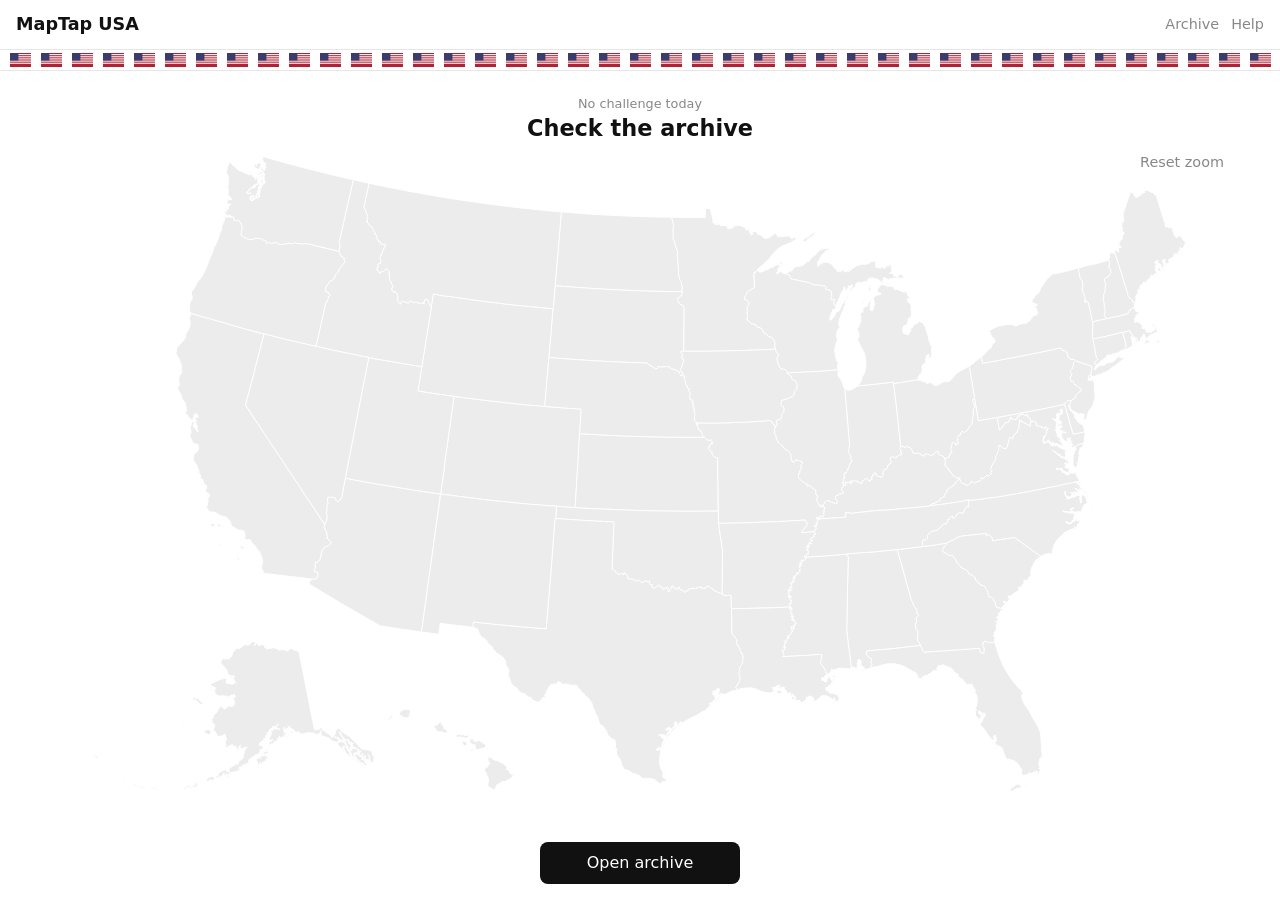
==== index.html @ 865579d1 "Remove emojis from header; crosshair cursor, grabbing only while dragging Co-Authored-By: Claude Opu" ====
<!doctype html>
<html lang="en">
<head>
  <meta charset="utf-8">
  <meta name="viewport" content="width=device-width, initial-scale=1, maximum-scale=1, user-scalable=no">
  <title>MapTap USA</title>
  <meta name="description" content="A daily US geography game. Tap the map where you think 5 places are.">
  <link rel="icon" href="data:image/svg+xml,<svg xmlns='http://www.w3.org/2000/svg' viewBox='0 0 16 16'><circle cx='8' cy='8' r='6' fill='%23111'/></svg>">
  <link rel="stylesheet" href="style.css">
</head>
<body>
  <header>
    <h1>MapTap USA</h1>
    <div class="header-right">
      <span id="date-label"></span>
      <button id="archive-btn" class="link-btn">Archive</button>
      <button id="help-btn" class="link-btn">Help</button>
    </div>
  </header>
  <div id="freedom-strip" aria-hidden="true"></div>

  <main>
    <div id="rounds" aria-label="Rounds"></div>
    <div id="prompt">
      <div id="prompt-label">Tap the map</div>
      <div id="prompt-name">Loading…</div>
    </div>
    <div id="map-wrap">
      <svg id="map"></svg>
      <button id="reset-zoom" class="link-btn">Reset zoom</button>
    </div>
    <div id="panel">
      <div id="result"></div>
      <button id="action-btn" style="visibility:hidden">Next</button>
    </div>
  </main>

  <dialog id="summary">
    <h2>Today's score</h2>
    <div id="final-score"></div>
    <div id="stats"></div>
    <button id="share-btn">Share</button>
    <div id="countdown"></div>
    <form method="dialog"><button class="secondary">View map</button></form>
  </dialog>

  <dialog id="help">
    <h2>How to play</h2>
    <p>Every day you get <b>5 American places</b>. Tap where you think each one is.</p>
    <p>Closer guesses score more (up to 100 per round). Later rounds are worth more:
      <b>×1, ×1, ×2, ×3, ×3</b> — 1,000 points max.</p>
    <p>Drag to move the map, pinch or scroll to zoom. Alaska and Hawaii are in the insets at bottom left.</p>
    <p>A new challenge unlocks at midnight your local time.</p>
    <form method="dialog"><button>Got it</button></form>
  </dialog>

  <dialog id="archive">
    <h2>Archive</h2>
    <ul id="archive-list"></ul>
    <form method="dialog"><button class="secondary">Close</button></form>
  </dialog>

  <div id="toast" role="status"></div>

  <script src="vendor/d3.min.js"></script>
  <script src="vendor/topojson-client.min.js"></script>
  <script src="challenges.js"></script>
  <script src="app.js"></script>
</body>
</html>
---- style.css ----
:root {
  --bg: #ffffff;
  --text: #111111;
  --muted: #888888;
  --line: #e6e6e6;
  --land: #ececec;
  --accent: #2563eb;
  --answer: #111111;
}
@media (prefers-color-scheme: dark) {
  :root {
    --bg: #111111;
    --text: #eeeeee;
    --muted: #888888;
    --line: #2a2a2a;
    --land: #262626;
    --accent: #60a5fa;
    --answer: #eeeeee;
  }
}

* { box-sizing: border-box; }
html, body { margin: 0; height: 100%; }
body {
  background: var(--bg);
  color: var(--text);
  font: 16px/1.4 system-ui, -apple-system, "Segoe UI", Roboto, sans-serif;
  display: flex;
  flex-direction: column;
  -webkit-tap-highlight-color: transparent;
}

header {
  display: flex;
  align-items: center;
  justify-content: space-between;
  padding: 12px 16px;
}
/* Flag border under the header. */
#freedom-strip {
  display: flex;
  align-items: center;
  gap: 10px;
  height: 22px;
  padding: 0 10px;
  overflow: hidden;
  white-space: nowrap;
  border-top: 1px solid var(--line);
  border-bottom: 1px solid var(--line);
  user-select: none;
}
#freedom-strip svg { flex: none; width: 21px; height: 14px; }
h1 { margin: 0; font-size: 1.1rem; font-weight: 600; }
.header-right { display: flex; align-items: center; gap: 12px; }
#date-label { color: var(--muted); font-size: .9rem; }

.link-btn {
  background: none;
  border: 0;
  padding: 0;
  min-width: 0;
  color: var(--muted);
  font: inherit;
  font-size: .9rem;
  cursor: pointer;
}
.link-btn:hover { color: var(--text); }

main {
  flex: 1;
  display: flex;
  flex-direction: column;
  width: 100%;
  max-width: 1200px;
  margin: 0 auto;
  padding: 16px;
  min-height: 0;
}

#rounds { display: flex; gap: 6px; justify-content: center; margin-bottom: 8px; }
.round-dot {
  min-width: 40px;
  padding: 2px 6px;
  border: 1px solid var(--line);
  border-radius: 6px;
  font-size: .8rem;
  text-align: center;
  color: var(--muted);
  font-variant-numeric: tabular-nums;
}
.round-dot.current { border-color: var(--text); color: var(--text); }
.round-dot.done { color: var(--text); }

#prompt { text-align: center; margin-bottom: 8px; }
#prompt-label { color: var(--muted); font-size: .8rem; }
#prompt-name { font-size: 1.4rem; font-weight: 600; }

#map-wrap { position: relative; flex: 1; min-height: 240px; }
#map { position: absolute; inset: 0; width: 100%; height: 100%; display: block; cursor: crosshair; touch-action: none; }
#map.dragging { cursor: grabbing; }
#reset-zoom { position: absolute; top: 0; right: 0; }

.state { fill: var(--land); stroke: var(--bg); stroke-width: 1; stroke-linejoin: round; vector-effect: non-scaling-stroke; }
.guess-pin { fill: var(--accent); stroke: var(--bg); }
.answer-pin { fill: var(--answer); stroke: var(--bg); }
.link-line { stroke: var(--muted); fill: none; }
.answer-label {
  fill: var(--text);
  font-weight: 600;
  paint-order: stroke;
  stroke: var(--bg);
  stroke-linejoin: round;
  pointer-events: none;
}

#panel { display: flex; flex-direction: column; align-items: center; gap: 10px; margin-top: 12px; }
#result { min-height: 1.4em; text-align: center; color: var(--muted); }
#result b { color: var(--text); font-weight: 600; font-variant-numeric: tabular-nums; }

button {
  font: inherit;
  border: 0;
  border-radius: 8px;
  padding: 10px 24px;
  background: var(--text);
  color: var(--bg);
  cursor: pointer;
  min-width: 200px;
}
button:disabled { opacity: .3; cursor: default; }
button.secondary { background: none; color: var(--muted); }

dialog {
  border: 1px solid var(--line);
  border-radius: 12px;
  background: var(--bg);
  color: var(--text);
  width: min(400px, calc(100vw - 32px));
  padding: 24px;
  text-align: center;
}
dialog::backdrop { background: rgba(0, 0, 0, .3); }
dialog h2 { margin: 0 0 12px; font-size: 1.1rem; font-weight: 600; }
dialog p { text-align: left; color: var(--muted); }
dialog p b { color: var(--text); font-weight: 600; }
dialog form { margin-top: 8px; }
#final-score { margin-bottom: 16px; font-size: 2.5rem; font-weight: 600; font-variant-numeric: tabular-nums; }
#stats { display: flex; justify-content: space-around; margin-bottom: 16px; }
#stats div { display: flex; flex-direction: column; font-size: .75rem; color: var(--muted); }
#stats b { font-size: 1.1rem; font-weight: 600; color: var(--text); }
#countdown { margin-top: 12px; color: var(--muted); font-size: .85rem; }

#archive-list { list-style: none; padding: 0; margin: 0; max-height: 55vh; overflow-y: auto; text-align: left; }
#archive-list a {
  display: flex; justify-content: space-between;
  padding: 8px 0;
  color: var(--text);
  text-decoration: none;
  border-bottom: 1px solid var(--line);
}
#archive-list .score { color: var(--muted); font-variant-numeric: tabular-nums; }

#toast {
  position: fixed; left: 50%; bottom: 24px;
  transform: translateX(-50%);
  background: var(--text); color: var(--bg);
  padding: 6px 14px; border-radius: 8px; font-size: .9rem;
  opacity: 0; transition: opacity .2s; pointer-events: none;
}
#toast.show { opacity: 1; }

@media (max-width: 520px) {
  #date-label { display: none; }
  main { padding: 16px 0; }
  #rounds, #prompt, #panel { padding: 0 16px; }
}
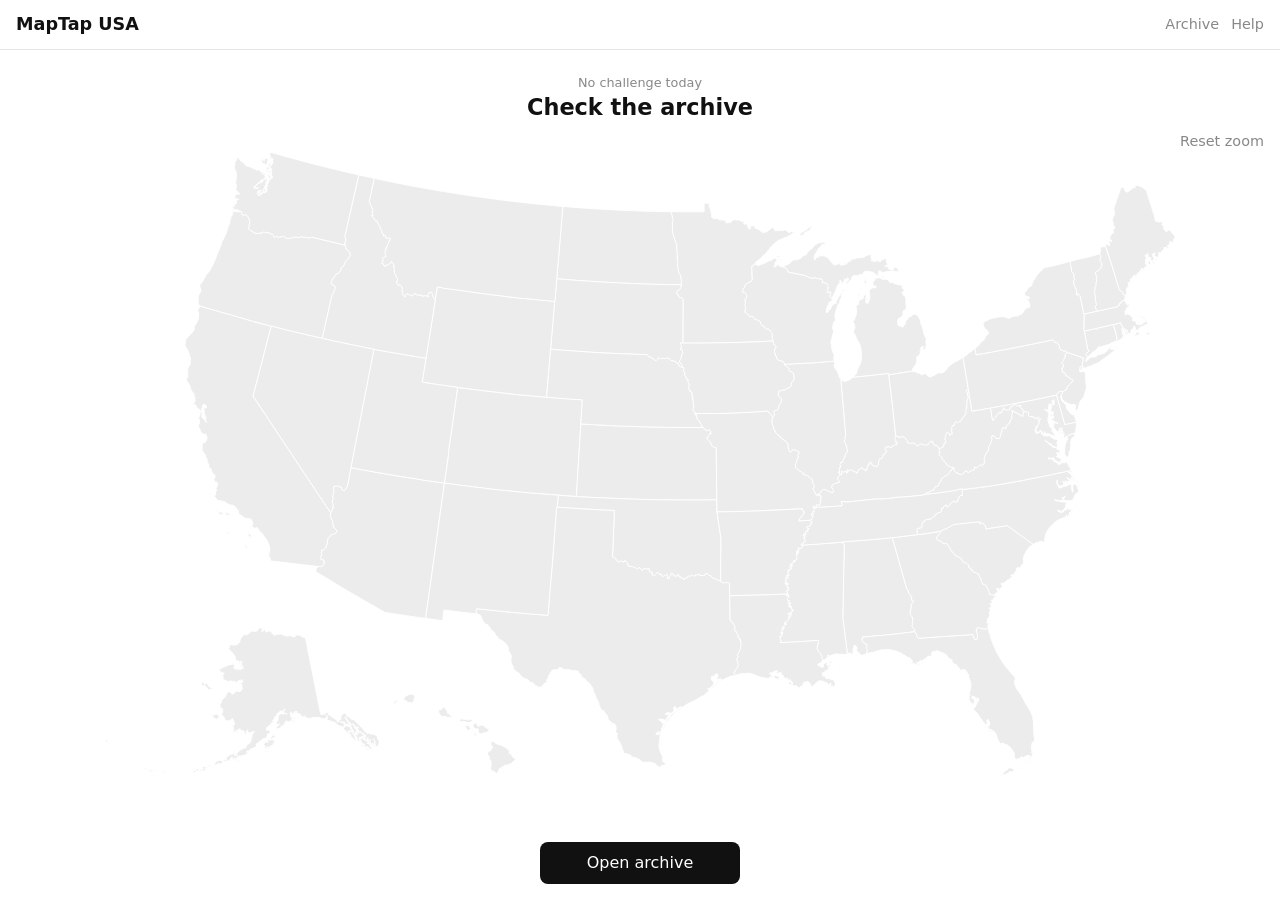
==== commit ab15693b: "Remove flag strip Co-Authored-By: Claude Opus 5.5 <noreply@anthropic.com> Claude-Session: https://cl" ====
--- a/index.html
+++ b/index.html
@@ -17,7 +17,6 @@
       <button id="help-btn" class="link-btn">Help</button>
     </div>
   </header>
-  <div id="freedom-strip" aria-hidden="true"></div>
 
   <main>
     <div id="rounds" aria-label="Rounds"></div>
--- a/style.css
+++ b/style.css
@@ -35,21 +35,8 @@
   align-items: center;
   justify-content: space-between;
   padding: 12px 16px;
+  border-bottom: 1px solid var(--line);
 }
-/* Flag border under the header. */
-#freedom-strip {
-  display: flex;
-  align-items: center;
-  gap: 10px;
-  height: 22px;
-  padding: 0 10px;
-  overflow: hidden;
-  white-space: nowrap;
-  border-top: 1px solid var(--line);
-  border-bottom: 1px solid var(--line);
-  user-select: none;
-}
-#freedom-strip svg { flex: none; width: 21px; height: 14px; }
 h1 { margin: 0; font-size: 1.1rem; font-weight: 600; }
 .header-right { display: flex; align-items: center; gap: 12px; }
 #date-label { color: var(--muted); font-size: .9rem; }
@@ -71,9 +58,7 @@
   display: flex;
   flex-direction: column;
   width: 100%;
-  max-width: 1200px;
-  margin: 0 auto;
-  padding: 16px;
+  padding: 16px 0 16px;
   min-height: 0;
 }
 
@@ -95,15 +80,16 @@
 #prompt-label { color: var(--muted); font-size: .8rem; }
 #prompt-name { font-size: 1.4rem; font-weight: 600; }
 
-#map-wrap { position: relative; flex: 1; min-height: 240px; }
+#map-wrap { position: relative; flex: 1; min-height: 240px; overflow: hidden; }
 #map { position: absolute; inset: 0; width: 100%; height: 100%; display: block; cursor: crosshair; touch-action: none; }
 #map.dragging { cursor: grabbing; }
-#reset-zoom { position: absolute; top: 0; right: 0; }
+#reset-zoom { position: absolute; top: 0; right: 16px; }
 
 .state { fill: var(--land); stroke: var(--bg); stroke-width: 1; stroke-linejoin: round; vector-effect: non-scaling-stroke; }
 .guess-pin { fill: var(--accent); stroke: var(--bg); }
 .answer-pin { fill: var(--answer); stroke: var(--bg); }
 .link-line { stroke: var(--muted); fill: none; }
+.ripple { fill: none; stroke: var(--accent); pointer-events: none; }
 .answer-label {
   fill: var(--text);
   font-weight: 600;
@@ -169,8 +155,10 @@
 }
 #toast.show { opacity: 1; }
 
-@media (max-width: 520px) {
+@media (max-width: 600px) {
   #date-label { display: none; }
-  main { padding: 16px 0; }
+  /* Phones: map sized to the US's shape, everything centered vertically. */
+  main { justify-content: center; }
+  #map-wrap { flex: none; aspect-ratio: 1020 / 600; min-height: 0; }
   #rounds, #prompt, #panel { padding: 0 16px; }
 }
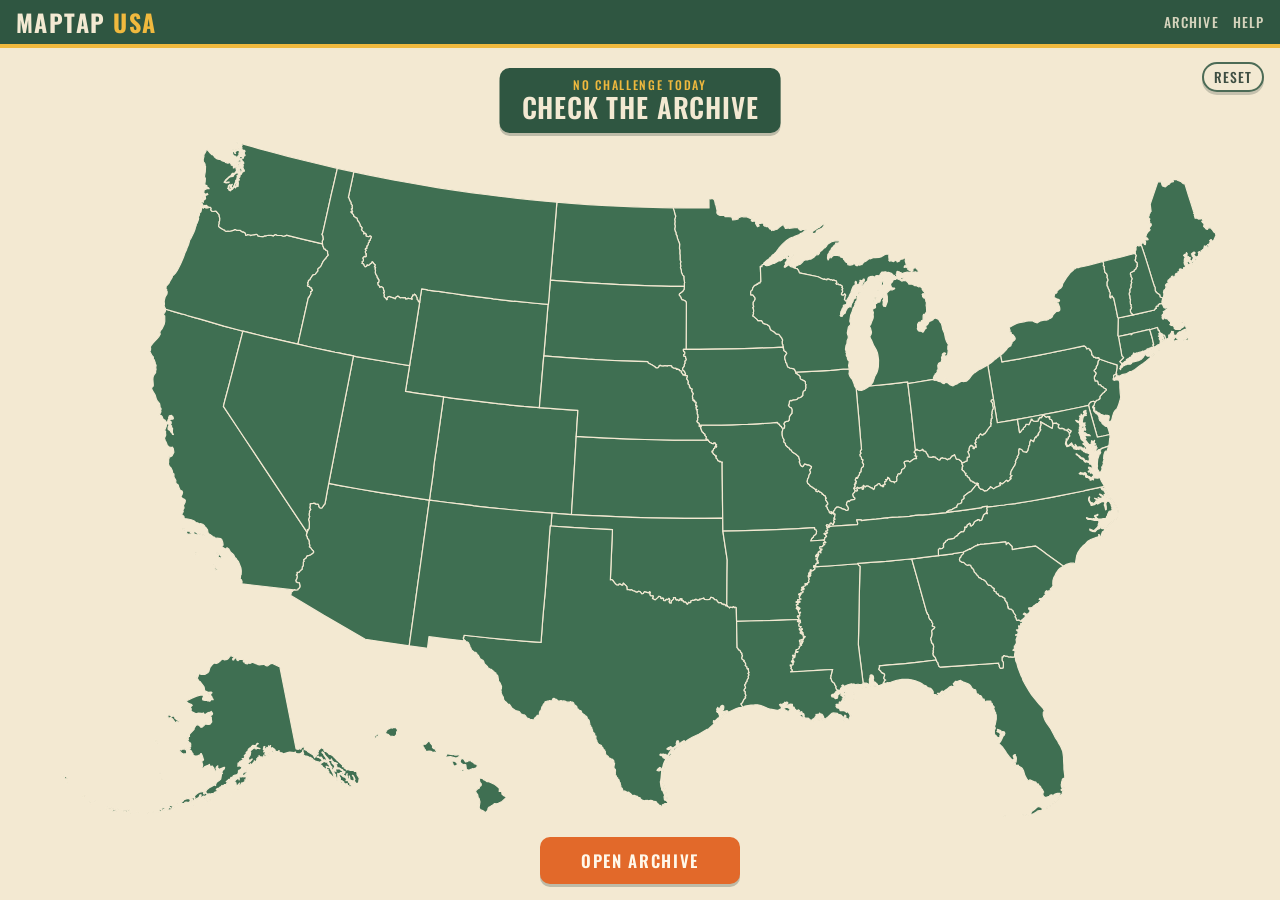
==== commit 76f962ec: "National Park poster design; full-screen map with floating UI - Map fills everything below the heade" ====
--- a/index.html
+++ b/index.html
@@ -5,12 +5,15 @@
   <meta name="viewport" content="width=device-width, initial-scale=1, maximum-scale=1, user-scalable=no">
   <title>MapTap USA</title>
   <meta name="description" content="A daily US geography game. Tap the map where you think 5 places are.">
-  <link rel="icon" href="data:image/svg+xml,<svg xmlns='http://www.w3.org/2000/svg' viewBox='0 0 16 16'><circle cx='8' cy='8' r='6' fill='%23111'/></svg>">
+  <link rel="icon" href="data:image/svg+xml,<svg xmlns='http://www.w3.org/2000/svg' viewBox='0 0 16 16'><circle cx='8' cy='8' r='6' fill='%23e8702a'/></svg>">
+  <link rel="preconnect" href="https://fonts.googleapis.com">
+  <link rel="preconnect" href="https://fonts.gstatic.com" crossorigin>
+  <link rel="stylesheet" href="https://fonts.googleapis.com/css2?family=Oswald:wght@500;600;700&family=Work+Sans:wght@400;500;600&display=swap">
   <link rel="stylesheet" href="style.css">
 </head>
 <body>
   <header>
-    <h1>MapTap USA</h1>
+    <h1>MapTap <span>USA</span></h1>
     <div class="header-right">
       <span id="date-label"></span>
       <button id="archive-btn" class="link-btn">Archive</button>
@@ -18,16 +21,16 @@
     </div>
   </header>
 
-  <main>
-    <div id="rounds" aria-label="Rounds"></div>
-    <div id="prompt">
-      <div id="prompt-label">Tap the map</div>
-      <div id="prompt-name">Loading…</div>
+  <main id="stage">
+    <svg id="map" viewBox="-60 -70 1020 750" preserveAspectRatio="xMidYMid meet"></svg>
+    <div id="top">
+      <div id="rounds" aria-label="Rounds"></div>
+      <div id="prompt">
+        <div id="prompt-label">Tap the map</div>
+        <div id="prompt-name">Loading…</div>
+      </div>
     </div>
-    <div id="map-wrap">
-      <svg id="map"></svg>
-      <button id="reset-zoom" class="link-btn">Reset zoom</button>
-    </div>
+    <button id="reset-zoom" class="link-btn" title="Reset zoom" aria-label="Reset zoom">Reset</button>
     <div id="panel">
       <div id="result"></div>
       <button id="action-btn" style="visibility:hidden">Next</button>
--- a/style.css
+++ b/style.css
@@ -1,155 +1,246 @@
+/* National Park poster palette */
 :root {
-  --bg: #ffffff;
-  --text: #111111;
-  --muted: #888888;
-  --line: #e6e6e6;
-  --land: #ececec;
-  --accent: #2563eb;
-  --answer: #111111;
+  --paper: #f3e9d2;
+  --paper-2: #eadcbd;
+  --ink: #1f3329;
+  --muted: #6b705c;
+  --forest: #2f5641;
+  --land: #3f6f52;
+  --land-line: #f3e9d2;
+  --orange: #e2692a;
+  --gold: #f0b93e;
+  --rust: #b8452a;
+  --guess: #e2692a;
+  --answer: #f0b93e;
+  --shadow: 0 3px 0 rgba(31, 51, 41, .25);
+  --display: "Oswald", "Arial Narrow", sans-serif;
+  --body: "Work Sans", system-ui, -apple-system, sans-serif;
 }
 @media (prefers-color-scheme: dark) {
   :root {
-    --bg: #111111;
-    --text: #eeeeee;
-    --muted: #888888;
-    --line: #2a2a2a;
-    --land: #262626;
-    --accent: #60a5fa;
-    --answer: #eeeeee;
+    --paper: #17241d;
+    --paper-2: #203128;
+    --ink: #f3e9d2;
+    --muted: #a9ad97;
+    --forest: #0f1a14;
+    --land: #3a664c;
+    --land-line: #17241d;
+    --shadow: 0 3px 0 rgba(0, 0, 0, .4);
   }
 }
 
 * { box-sizing: border-box; }
 html, body { margin: 0; height: 100%; }
 body {
-  background: var(--bg);
-  color: var(--text);
-  font: 16px/1.4 system-ui, -apple-system, "Segoe UI", Roboto, sans-serif;
+  background: var(--paper);
+  color: var(--ink);
+  font: 16px/1.4 var(--body);
   display: flex;
   flex-direction: column;
+  height: 100dvh;
+  overflow: hidden;
   -webkit-tap-highlight-color: transparent;
 }
 
+/* Header: solid forest band with a gold rule, like a park poster's title block */
 header {
   display: flex;
   align-items: center;
   justify-content: space-between;
-  padding: 12px 16px;
-  border-bottom: 1px solid var(--line);
-}
-h1 { margin: 0; font-size: 1.1rem; font-weight: 600; }
-.header-right { display: flex; align-items: center; gap: 12px; }
-#date-label { color: var(--muted); font-size: .9rem; }
+  padding: 10px 16px;
+  background: var(--forest);
+  color: #f3e9d2;
+  border-bottom: 4px solid var(--gold);
+  z-index: 2;
+}
+h1 {
+  margin: 0;
+  font: 700 1.5rem/1 var(--display);
+  text-transform: uppercase;
+  letter-spacing: .06em;
+}
+h1 span { color: var(--gold); }
+.header-right { display: flex; align-items: center; gap: 14px; }
+#date-label { font: 500 .85rem var(--display); letter-spacing: .08em; text-transform: uppercase; opacity: .75; }
 
 .link-btn {
   background: none;
   border: 0;
   padding: 0;
   min-width: 0;
-  color: var(--muted);
-  font: inherit;
-  font-size: .9rem;
+  color: inherit;
+  font: 500 .85rem var(--display);
+  letter-spacing: .08em;
+  text-transform: uppercase;
   cursor: pointer;
-}
-.link-btn:hover { color: var(--text); }
-
-main {
-  flex: 1;
-  display: flex;
-  flex-direction: column;
-  width: 100%;
-  padding: 16px 0 16px;
-  min-height: 0;
-}
-
-#rounds { display: flex; gap: 6px; justify-content: center; margin-bottom: 8px; }
+  opacity: .85;
+  box-shadow: none;
+  border-radius: 0;
+}
+.link-btn:hover { opacity: 1; }
+
+/* Stage: the map fills everything below the header; UI floats on top */
+#stage { position: relative; flex: 1; min-height: 0; overflow: hidden; }
+#map {
+  position: absolute; inset: 0;
+  width: 100%; height: 100%;
+  display: block;
+  overflow: visible;
+  cursor: crosshair;
+  touch-action: none;
+}
+#map.dragging { cursor: grabbing; }
+
+#top {
+  position: absolute; top: 12px; left: 50%;
+  transform: translateX(-50%);
+  display: flex; flex-direction: column; align-items: center; gap: 8px;
+  pointer-events: none;
+  width: max-content; max-width: calc(100% - 32px);
+}
+#rounds { display: flex; gap: 6px; }
 .round-dot {
   min-width: 40px;
-  padding: 2px 6px;
-  border: 1px solid var(--line);
-  border-radius: 6px;
-  font-size: .8rem;
+  padding: 2px 8px;
+  border-radius: 999px;
+  border: 2px solid var(--forest);
+  background: var(--paper);
+  color: var(--forest);
+  font: 600 .8rem var(--display);
   text-align: center;
+  font-variant-numeric: tabular-nums;
+}
+@media (prefers-color-scheme: dark) { .round-dot { border-color: var(--ink); color: var(--ink); } }
+.round-dot.current { background: var(--forest); color: #f3e9d2; border-color: var(--forest); }
+.round-dot.good { background: var(--land); border-color: var(--land); color: #f3e9d2; }
+.round-dot.ok { background: var(--gold); border-color: var(--gold); color: #1f3329; }
+.round-dot.bad { background: var(--rust); border-color: var(--rust); color: #f3e9d2; }
+
+#prompt {
+  text-align: center;
+  background: var(--forest);
+  color: #f3e9d2;
+  padding: 8px 22px 10px;
+  border-radius: 10px;
+  box-shadow: var(--shadow);
+}
+#prompt-label { font: 500 .75rem var(--display); letter-spacing: .14em; text-transform: uppercase; color: var(--gold); }
+#prompt-name { font: 600 1.7rem/1.1 var(--display); text-transform: uppercase; letter-spacing: .03em; }
+
+#reset-zoom {
+  position: absolute; top: 14px; right: 16px;
+  box-shadow: var(--shadow);
+  color: var(--ink);
+  background: var(--paper);
+  border: 2px solid var(--forest);
+  border-radius: 999px;
+  padding: 3px 10px;
+}
+@media (prefers-color-scheme: dark) { #reset-zoom { border-color: var(--ink); } }
+
+#panel {
+  position: absolute; left: 50%; bottom: max(16px, env(safe-area-inset-bottom));
+  transform: translateX(-50%);
+  display: flex; flex-direction: column; align-items: center; gap: 8px;
+  pointer-events: none;
+  width: max-content; max-width: calc(100% - 32px);
+}
+#panel > * { pointer-events: auto; }
+#result:empty { display: none; }
+#result {
+  background: var(--paper);
+  border: 2px solid var(--forest);
+  border-radius: 999px;
+  padding: 4px 14px;
+  font: 500 1rem var(--display);
+  letter-spacing: .04em;
+  text-transform: uppercase;
   color: var(--muted);
-  font-variant-numeric: tabular-nums;
-}
-.round-dot.current { border-color: var(--text); color: var(--text); }
-.round-dot.done { color: var(--text); }
-
-#prompt { text-align: center; margin-bottom: 8px; }
-#prompt-label { color: var(--muted); font-size: .8rem; }
-#prompt-name { font-size: 1.4rem; font-weight: 600; }
-
-#map-wrap { position: relative; flex: 1; min-height: 240px; overflow: hidden; }
-#map { position: absolute; inset: 0; width: 100%; height: 100%; display: block; cursor: crosshair; touch-action: none; }
-#map.dragging { cursor: grabbing; }
-#reset-zoom { position: absolute; top: 0; right: 16px; }
-
-.state { fill: var(--land); stroke: var(--bg); stroke-width: 1; stroke-linejoin: round; vector-effect: non-scaling-stroke; }
-.guess-pin { fill: var(--accent); stroke: var(--bg); }
-.answer-pin { fill: var(--answer); stroke: var(--bg); }
-.link-line { stroke: var(--muted); fill: none; }
-.ripple { fill: none; stroke: var(--accent); pointer-events: none; }
+}
+@media (prefers-color-scheme: dark) { #result { border-color: var(--ink); } }
+#result b { color: var(--ink); font-weight: 700; font-variant-numeric: tabular-nums; }
+
+/* Map */
+.state { fill: var(--land); stroke: var(--land-line); stroke-width: 1.2; stroke-linejoin: round; vector-effect: non-scaling-stroke; }
+.guess-pin { fill: var(--guess); stroke: #f3e9d2; }
+.answer-pin { fill: var(--answer); stroke: #1f3329; }
+.link-line { stroke: var(--orange); fill: none; }
+.ripple { fill: none; stroke: var(--orange); pointer-events: none; }
 .answer-label {
-  fill: var(--text);
+  fill: #1f3329;
+  font-family: var(--display);
   font-weight: 600;
+  text-transform: uppercase;
+  letter-spacing: .04em;
   paint-order: stroke;
-  stroke: var(--bg);
+  stroke: #f3e9d2;
   stroke-linejoin: round;
   pointer-events: none;
 }
 
-#panel { display: flex; flex-direction: column; align-items: center; gap: 10px; margin-top: 12px; }
-#result { min-height: 1.4em; text-align: center; color: var(--muted); }
-#result b { color: var(--text); font-weight: 600; font-variant-numeric: tabular-nums; }
-
+/* Buttons */
 button {
-  font: inherit;
+  font: 600 1.05rem var(--display);
+  letter-spacing: .1em;
+  text-transform: uppercase;
   border: 0;
-  border-radius: 8px;
-  padding: 10px 24px;
-  background: var(--text);
-  color: var(--bg);
+  border-radius: 10px;
+  padding: 11px 28px;
+  background: var(--orange);
+  color: #fff8ea;
   cursor: pointer;
   min-width: 200px;
-}
-button:disabled { opacity: .3; cursor: default; }
-button.secondary { background: none; color: var(--muted); }
-
+  box-shadow: var(--shadow);
+}
+button:active { transform: translateY(2px); box-shadow: none; }
+button.secondary { background: none; color: var(--muted); box-shadow: none; }
+
+/* Dialogs */
 dialog {
-  border: 1px solid var(--line);
-  border-radius: 12px;
-  background: var(--bg);
-  color: var(--text);
+  border: 3px solid var(--forest);
+  border-radius: 14px;
+  background: var(--paper);
+  color: var(--ink);
   width: min(400px, calc(100vw - 32px));
-  padding: 24px;
+  padding: 0 0 20px;
   text-align: center;
-}
-dialog::backdrop { background: rgba(0, 0, 0, .3); }
-dialog h2 { margin: 0 0 12px; font-size: 1.1rem; font-weight: 600; }
-dialog p { text-align: left; color: var(--muted); }
-dialog p b { color: var(--text); font-weight: 600; }
+  overflow: hidden;
+}
+@media (prefers-color-scheme: dark) { dialog { border-color: var(--gold); } }
+dialog::backdrop { background: rgba(15, 26, 20, .55); }
+dialog h2 {
+  margin: 0 0 16px;
+  padding: 12px;
+  background: var(--forest);
+  color: #f3e9d2;
+  border-bottom: 4px solid var(--gold);
+  font: 700 1.3rem var(--display);
+  text-transform: uppercase;
+  letter-spacing: .08em;
+}
+dialog > :not(h2) { margin-left: 20px; margin-right: 20px; }
+dialog p { text-align: left; }
 dialog form { margin-top: 8px; }
-#final-score { margin-bottom: 16px; font-size: 2.5rem; font-weight: 600; font-variant-numeric: tabular-nums; }
-#stats { display: flex; justify-content: space-around; margin-bottom: 16px; }
-#stats div { display: flex; flex-direction: column; font-size: .75rem; color: var(--muted); }
-#stats b { font-size: 1.1rem; font-weight: 600; color: var(--text); }
+#final-score { font: 700 3.5rem/1 var(--display); color: var(--orange); margin-bottom: 16px; font-variant-numeric: tabular-nums; }
+#stats { display: flex; justify-content: space-around; margin-bottom: 18px; }
+#stats div { display: flex; flex-direction: column; font: 500 .75rem var(--display); letter-spacing: .1em; text-transform: uppercase; color: var(--muted); }
+#stats b { font: 600 1.4rem var(--display); color: var(--ink); }
 #countdown { margin-top: 12px; color: var(--muted); font-size: .85rem; }
 
-#archive-list { list-style: none; padding: 0; margin: 0; max-height: 55vh; overflow-y: auto; text-align: left; }
+#archive-list { list-style: none; padding: 0; margin: 0 20px; max-height: 55vh; overflow-y: auto; text-align: left; }
 #archive-list a {
   display: flex; justify-content: space-between;
   padding: 8px 0;
-  color: var(--text);
+  color: var(--ink);
   text-decoration: none;
-  border-bottom: 1px solid var(--line);
+  border-bottom: 1px solid var(--paper-2);
 }
 #archive-list .score { color: var(--muted); font-variant-numeric: tabular-nums; }
 
 #toast {
   position: fixed; left: 50%; bottom: 24px;
   transform: translateX(-50%);
-  background: var(--text); color: var(--bg);
+  background: var(--forest); color: #f3e9d2;
   padding: 6px 14px; border-radius: 8px; font-size: .9rem;
   opacity: 0; transition: opacity .2s; pointer-events: none;
 }
@@ -157,8 +248,8 @@
 
 @media (max-width: 600px) {
   #date-label { display: none; }
-  /* Phones: map sized to the US's shape, everything centered vertically. */
-  main { justify-content: center; }
-  #map-wrap { flex: none; aspect-ratio: 1020 / 600; min-height: 0; }
-  #rounds, #prompt, #panel { padding: 0 16px; }
-}
+  h1 { font-size: 1.25rem; }
+  #prompt-name { font-size: 1.4rem; }
+  .round-dot { min-width: 36px; }
+  #reset-zoom { top: auto; bottom: 16px; right: 12px; }
+}
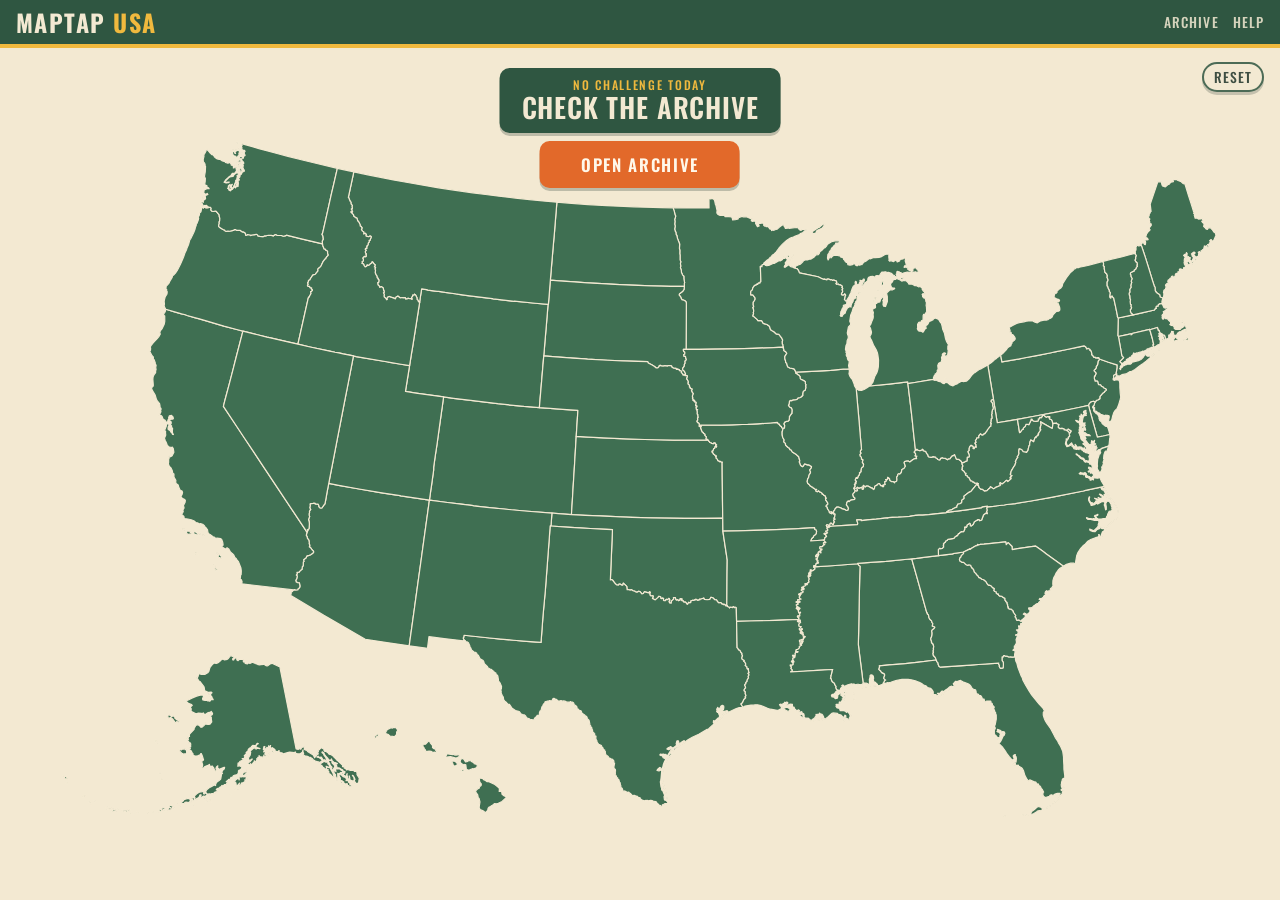
==== commit ff67d344: "USA: gentler grading; Next button moved to top, tap map to advance The bottom Next button could sit " ====
--- a/index.html
+++ b/index.html
@@ -29,12 +29,12 @@
         <div id="prompt-label">Tap the map</div>
         <div id="prompt-name">Loading…</div>
       </div>
+      <div id="panel">
+        <div id="result"></div>
+        <button id="action-btn" style="display:none">Next</button>
+      </div>
     </div>
     <button id="reset-zoom" class="link-btn" title="Reset zoom" aria-label="Reset zoom">Reset</button>
-    <div id="panel">
-      <div id="result"></div>
-      <button id="action-btn" style="visibility:hidden">Next</button>
-    </div>
   </main>
 
   <dialog id="summary">
--- a/style.css
+++ b/style.css
@@ -139,11 +139,7 @@
 @media (prefers-color-scheme: dark) { #reset-zoom { border-color: var(--ink); } }
 
 #panel {
-  position: absolute; left: 50%; bottom: max(16px, env(safe-area-inset-bottom));
-  transform: translateX(-50%);
   display: flex; flex-direction: column; align-items: center; gap: 8px;
-  pointer-events: none;
-  width: max-content; max-width: calc(100% - 32px);
 }
 #panel > * { pointer-events: auto; }
 #result:empty { display: none; }
@@ -251,5 +247,6 @@
   h1 { font-size: 1.25rem; }
   #prompt-name { font-size: 1.4rem; }
   .round-dot { min-width: 36px; }
-  #reset-zoom { top: auto; bottom: 16px; right: 12px; }
-}
+  #reset-zoom { top: 10px; right: 10px; padding: 2px 8px; font-size: .75rem; }
+  #top { top: 10px; }
+}
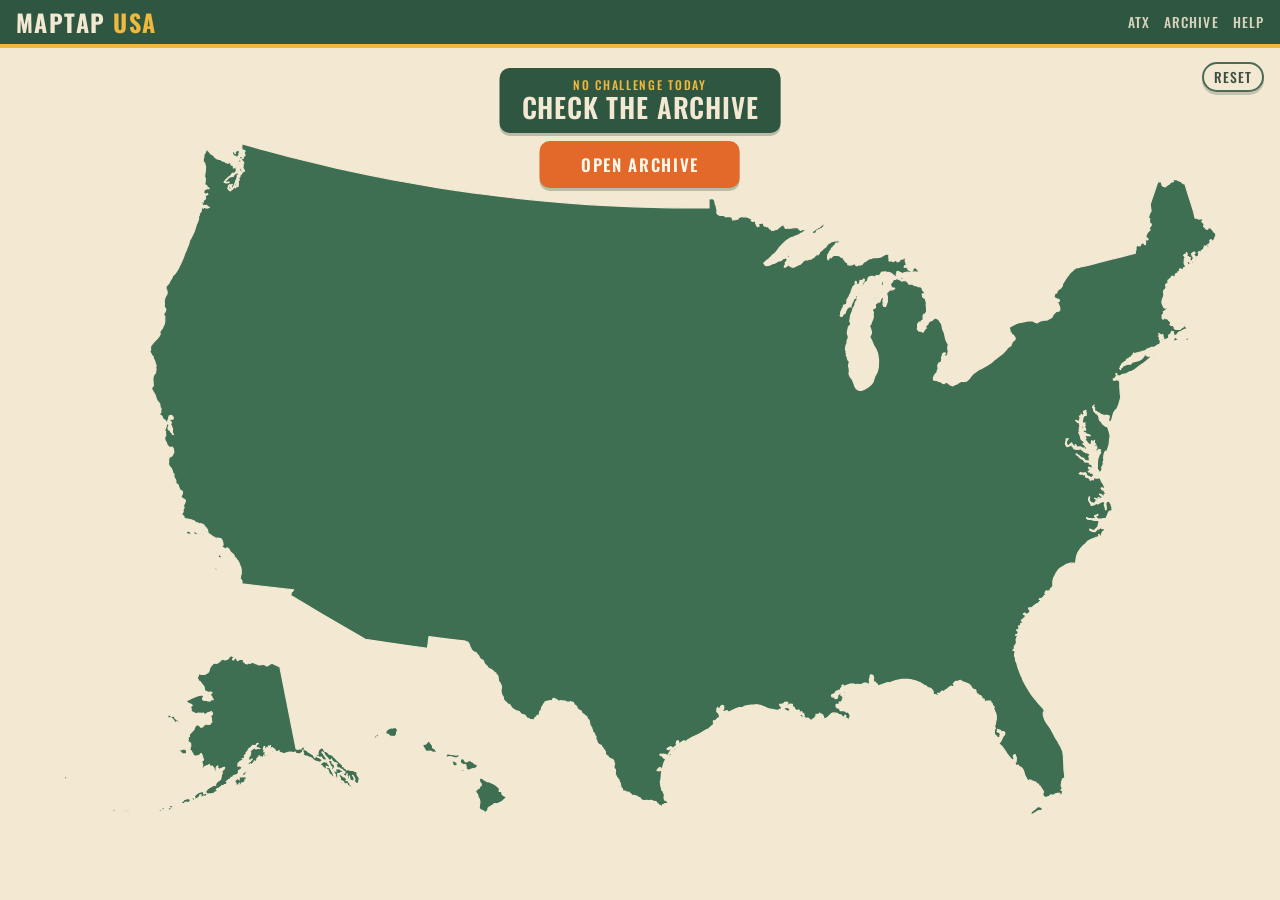
==== commit a6b51802: "USA: country outline only (no state lines), state back on city names, bigger Reset target, ATX link " ====
--- a/index.html
+++ b/index.html
@@ -16,6 +16,7 @@
     <h1>MapTap <span>USA</span></h1>
     <div class="header-right">
       <span id="date-label"></span>
+      <a class="link-btn" href="atx/">ATX</a>
       <button id="archive-btn" class="link-btn">Archive</button>
       <button id="help-btn" class="link-btn">Help</button>
     </div>
--- a/style.css
+++ b/style.css
@@ -78,6 +78,7 @@
   border-radius: 0;
 }
 .link-btn:hover { opacity: 1; }
+a.link-btn { text-decoration: none; }
 
 /* Stage: the map fills everything below the header; UI floats on top */
 #stage { position: relative; flex: 1; min-height: 0; overflow: hidden; }
@@ -248,5 +249,6 @@
   #prompt-name { font-size: 1.4rem; }
   .round-dot { min-width: 36px; }
   #reset-zoom { top: 10px; right: 10px; padding: 2px 8px; font-size: .75rem; }
+  #reset-zoom::after { content: ""; position: absolute; inset: -12px; } /* bigger tap target */
   #top { top: 10px; }
 }
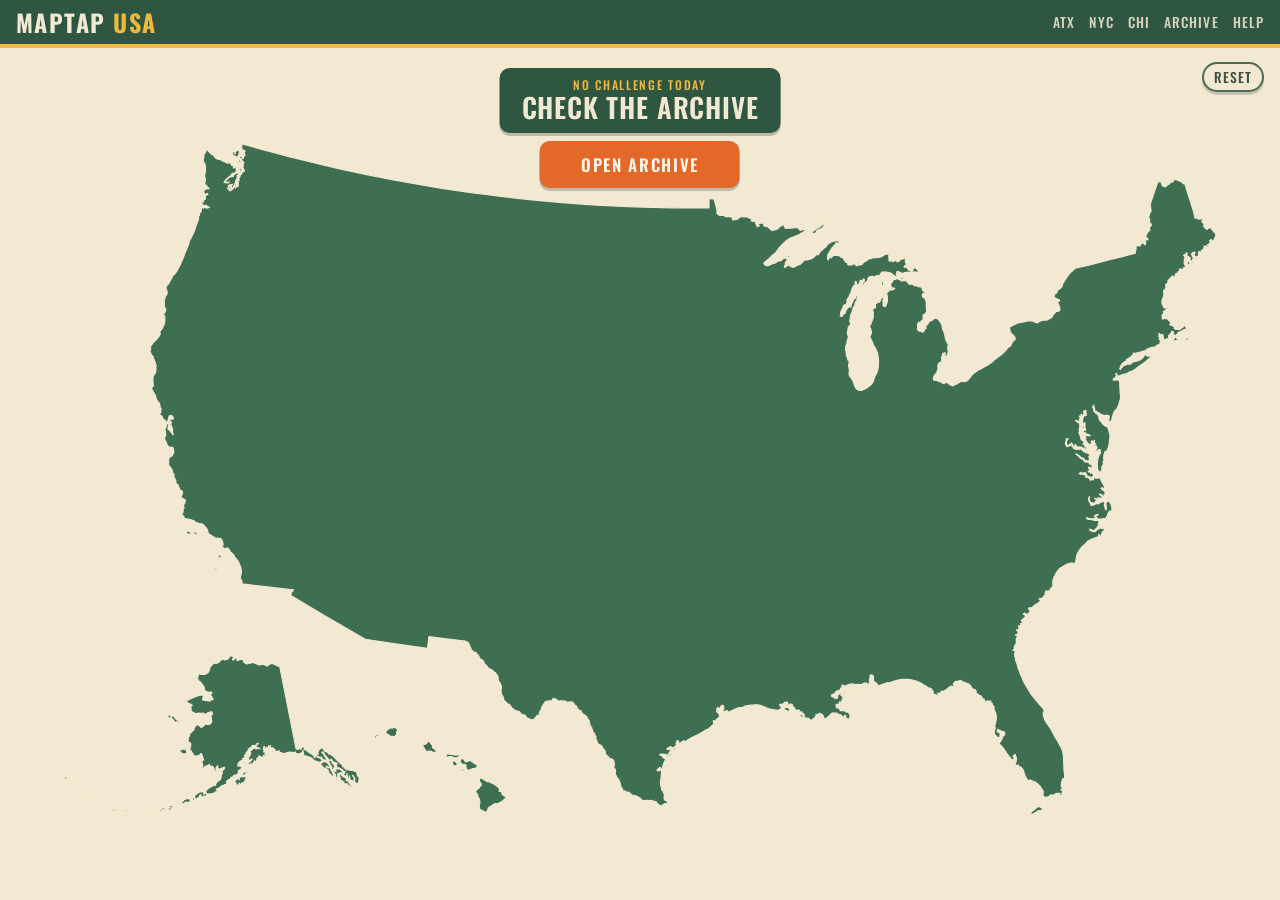
==== commit d25ef4ab: "Add Chicago Tap ('L' theme); give ATX its own gig-poster theme - Chicago Tap: 17 days of places, Map" ====
--- a/index.html
+++ b/index.html
@@ -9,7 +9,7 @@
   <link rel="preconnect" href="https://fonts.googleapis.com">
   <link rel="preconnect" href="https://fonts.gstatic.com" crossorigin>
   <link rel="stylesheet" href="https://fonts.googleapis.com/css2?family=Oswald:wght@500;600;700&family=Work+Sans:wght@400;500;600&display=swap">
-  <link rel="stylesheet" href="style.css">
+  <link rel="stylesheet" href="style.css?v=2">
 </head>
 <body>
   <header>
@@ -17,6 +17,8 @@
     <div class="header-right">
       <span id="date-label"></span>
       <a class="link-btn" href="atx/">ATX</a>
+      <a class="link-btn" href="nyc/">NYC</a>
+      <a class="link-btn" href="chi/">CHI</a>
       <button id="archive-btn" class="link-btn">Archive</button>
       <button id="help-btn" class="link-btn">Help</button>
     </div>
@@ -67,7 +69,7 @@
 
   <script src="vendor/d3.min.js"></script>
   <script src="vendor/topojson-client.min.js"></script>
-  <script src="challenges.js"></script>
-  <script src="app.js"></script>
+  <script src="challenges.js?v=2"></script>
+  <script src="app.js?v=2"></script>
 </body>
 </html>
--- a/style.css
+++ b/style.css
@@ -245,6 +245,8 @@
 
 @media (max-width: 600px) {
   #date-label { display: none; }
+  .header-right { gap: 9px; }
+  .header-right .link-btn { font-size: .72rem; letter-spacing: .04em; }
   h1 { font-size: 1.25rem; }
   #prompt-name { font-size: 1.4rem; }
   .round-dot { min-width: 36px; }
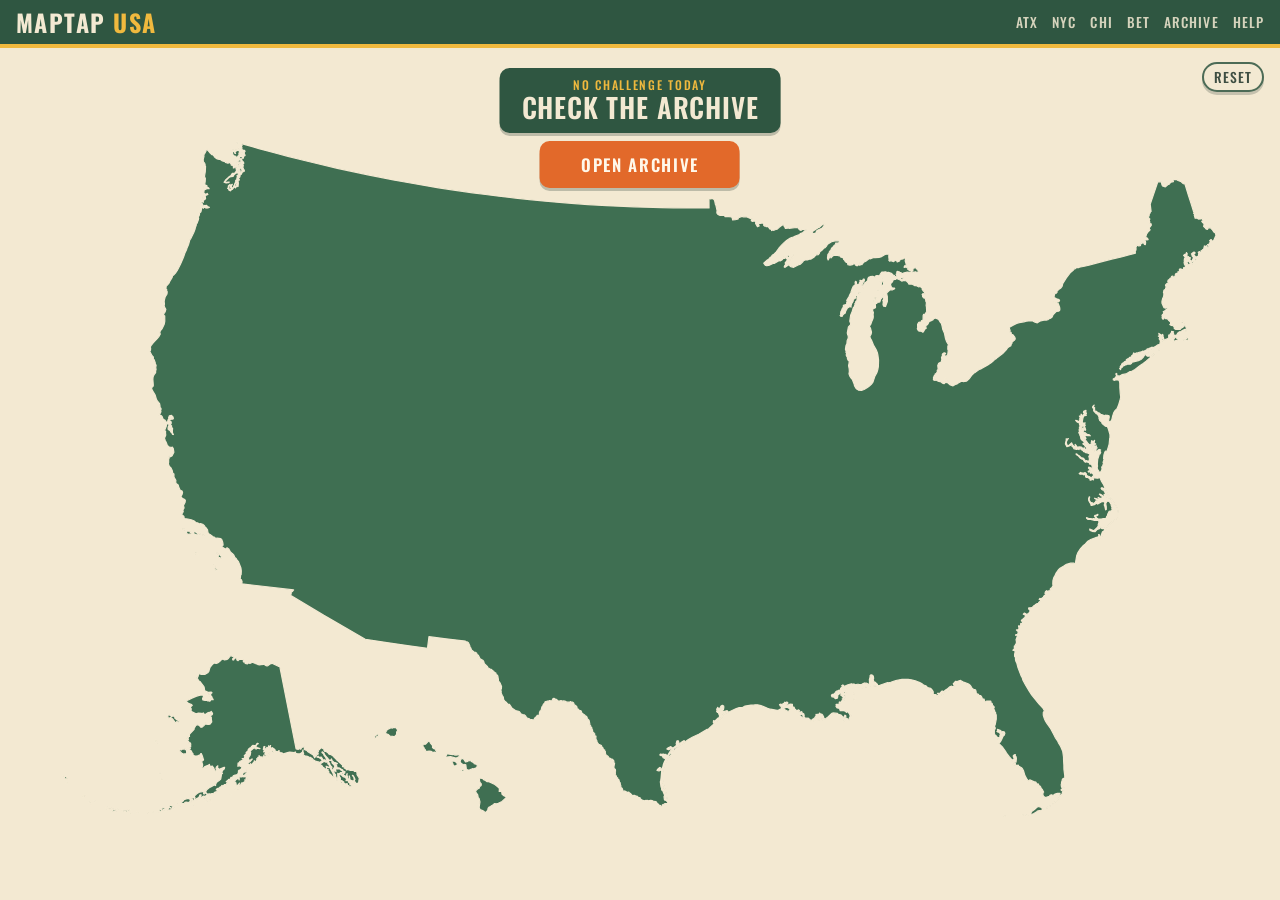
==== commit 291c6da8: "Add Bet Tap: daily world-globe betting game - 10 places a day from a 142-place world pool, same for " ====
--- a/index.html
+++ b/index.html
@@ -19,6 +19,7 @@
       <a class="link-btn" href="atx/">ATX</a>
       <a class="link-btn" href="nyc/">NYC</a>
       <a class="link-btn" href="chi/">CHI</a>
+      <a class="link-btn" href="bet/">BET</a>
       <button id="archive-btn" class="link-btn">Archive</button>
       <button id="help-btn" class="link-btn">Help</button>
     </div>
